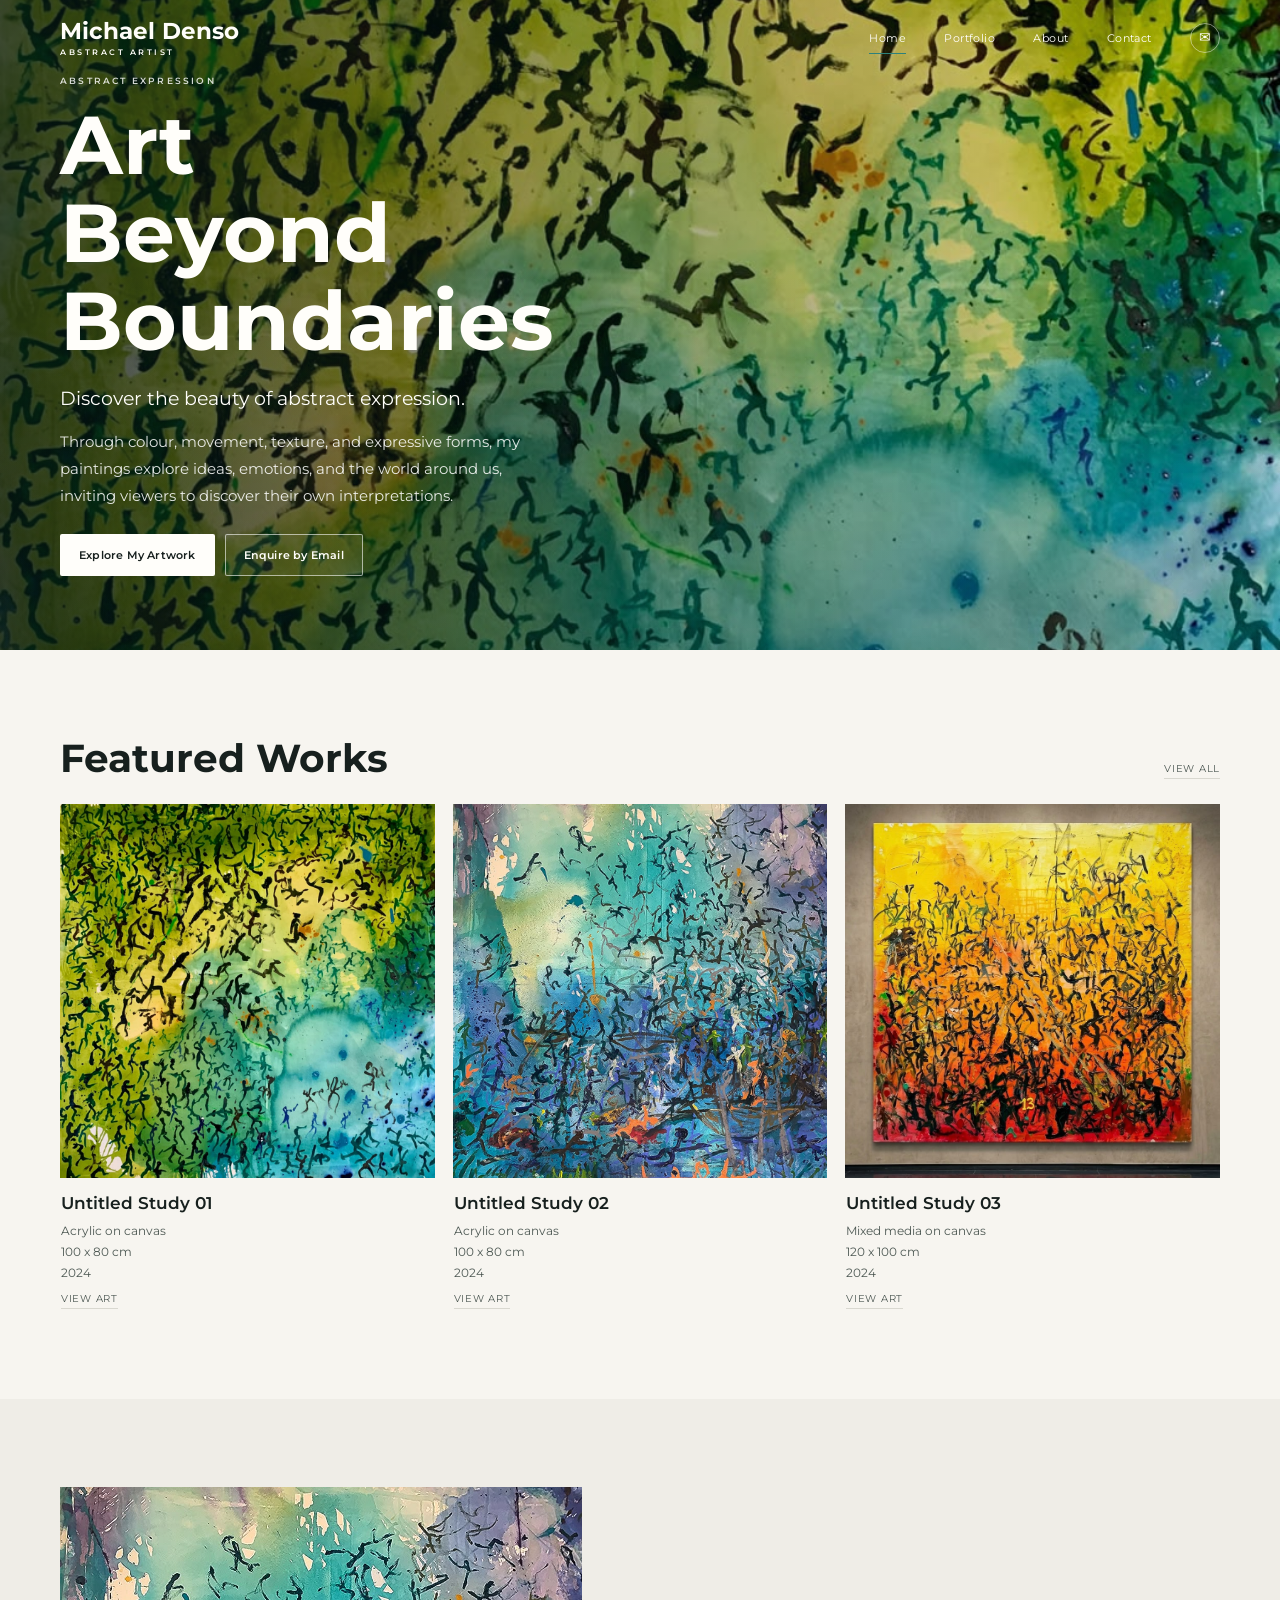
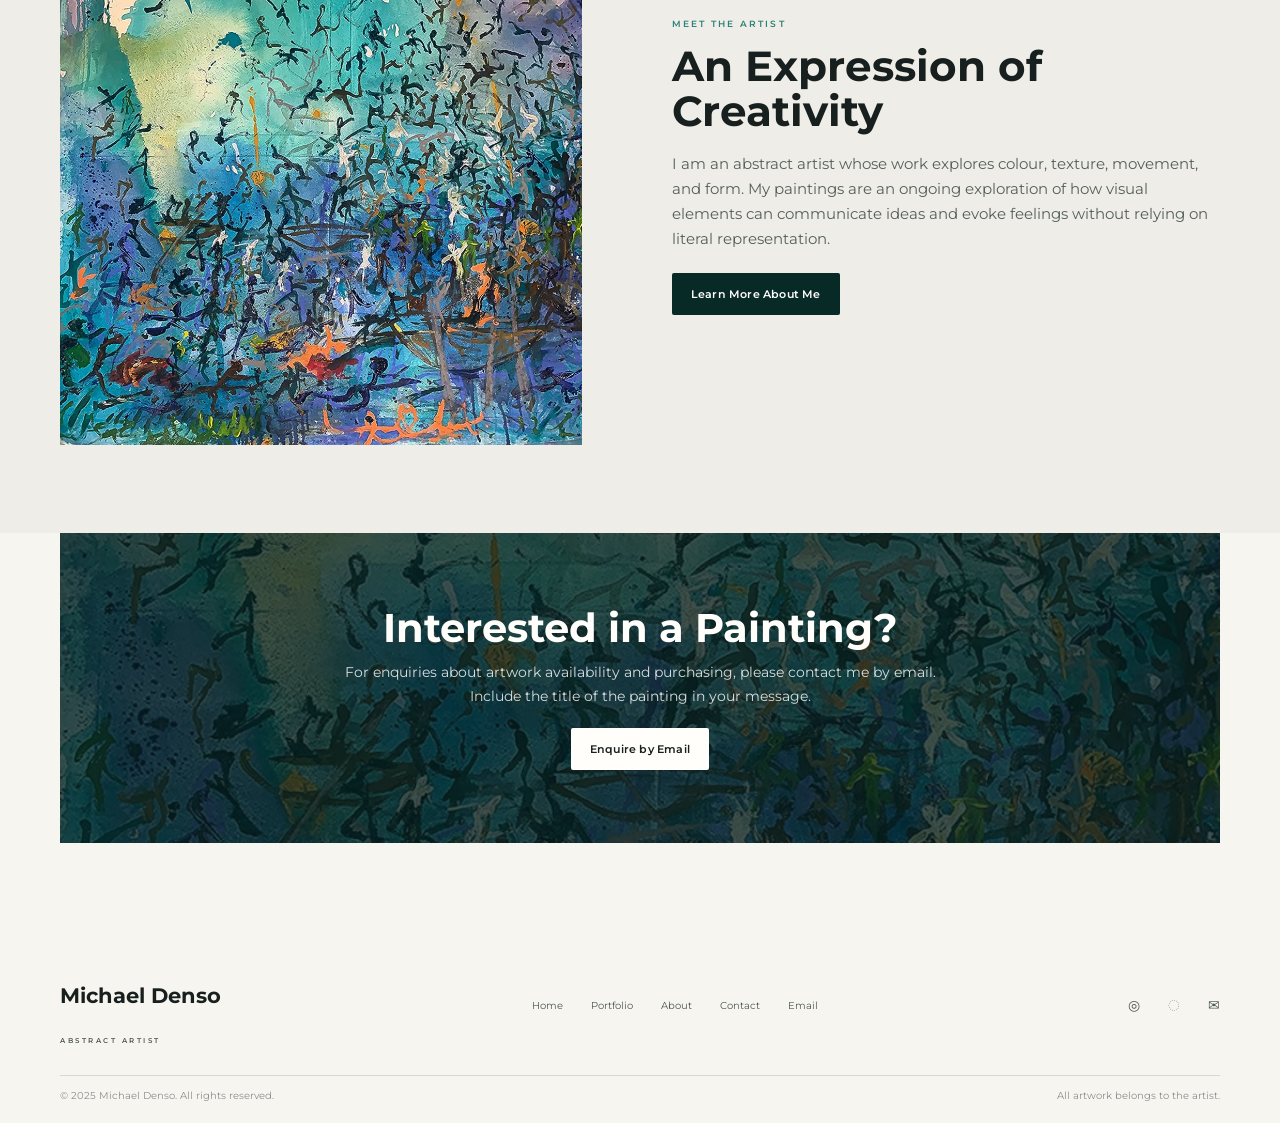
==== index.html @ 4f9e9b31 "Build responsive artist portfolio" ====
<!DOCTYPE html>
<html lang="en">
  <head>
    <meta charset="UTF-8" />
    <meta name="viewport" content="width=device-width, initial-scale=1.0" />
    <meta
      name="description"
      content="Abstract paintings by Michael Denso. Explore original abstract expression works, artist biography, and contact details for enquiries."
    />
    <meta property="og:title" content="Michael Denso | Abstract Artist" />
    <meta
      property="og:description"
      content="Contemporary abstract art exploring colour, movement, texture, and expressive form."
    />
    <meta property="og:type" content="website" />
    <title>Michael Denso | Abstract Artist</title>
    <link rel="stylesheet" href="css/style.css" />
  </head>
  <body data-page="home">
    <header class="site-header">
      <div class="container header-inner">
        <a href="index.html" class="brand" aria-label="Michael Denso home page">
          <span class="brand-name">Michael Denso</span>
          <span class="brand-subtitle">ABSTRACT ARTIST</span>
        </a>

        <button
          class="nav-toggle"
          type="button"
          aria-expanded="false"
          aria-controls="siteNav"
          aria-label="Open navigation menu"
        >
          <span></span>
          <span></span>
          <span></span>
        </button>

        <nav class="site-nav" id="siteNav" aria-label="Main navigation">
          <a href="index.html" class="nav-link active">Home</a>
          <a href="portfolio.html" class="nav-link">Portfolio</a>
          <a href="about.html" class="nav-link">About</a>
          <a href="contact.html" class="nav-link">Contact</a>
          <a href="mailto:michaeldenso@gmail.com" class="nav-email" aria-label="Email Michael Denso">✉</a>
        </nav>
      </div>
    </header>

    <main>
      <section class="hero">
        <div class="hero-overlay"></div>
        <div class="container hero-inner">
          <div class="hero-copy">
            <p class="eyebrow">Abstract Expression</p>
            <h1>Art Beyond Boundaries</h1>
            <p class="hero-subtext">Discover the beauty of abstract expression.</p>
            <p class="hero-description">
              Through colour, movement, texture, and expressive forms, my paintings explore ideas,
              emotions, and the world around us, inviting viewers to discover their own interpretations.
            </p>
            <div class="hero-actions">
              <a href="portfolio.html" class="btn btn-primary">Explore My Artwork</a>
              <a href="mailto:michaeldenso@gmail.com?subject=Artwork%20Enquiry" class="btn btn-secondary">Enquire by Email</a>
            </div>
          </div>
        </div>
      </section>

      <section class="page-section">
        <div class="container">
          <div class="section-head">
            <h2>Featured Works</h2>
            <a href="portfolio.html" class="text-link">View all</a>
          </div>
          <div id="featuredGrid" class="featured-grid" aria-live="polite"></div>
        </div>
      </section>

      <section class="page-section intro-section">
        <div class="container intro-layout">
          <div class="intro-image-wrap">
            <img src="img/u.jpeg" alt="Portrait of abstract artist Michael Denso in his studio" class="intro-image" />
          </div>
          <div class="intro-copy">
            <p class="section-kicker">MEET THE ARTIST</p>
            <h2>An Expression of Creativity</h2>
            <p>
              I am an abstract artist whose work explores colour, texture, movement, and form.
              My paintings are an ongoing exploration of how visual elements can communicate ideas
              and evoke feelings without relying on literal representation.
            </p>
            <a href="about.html" class="btn btn-primary">Learn More About Me</a>
          </div>
        </div>
      </section>

      <section class="page-section cta-section">
        <div class="container cta-panel">
          <div class="cta-copy">
            <h2>Interested in a Painting?</h2>
            <p>
              For enquiries about artwork availability and purchasing, please contact me by email.
              Include the title of the painting in your message.
            </p>
            <a href="mailto:michaeldenso@gmail.com?subject=Artwork%20Enquiry" class="btn btn-primary">Enquire by Email</a>
          </div>
        </div>
      </section>
    </main>

    <footer class="site-footer">
      <div class="container footer-inner">
        <div>
          <p class="footer-name">Michael Denso</p>
          <p class="footer-subtitle">ABSTRACT ARTIST</p>
        </div>
        <div class="footer-links">
          <a href="index.html">Home</a>
          <a href="portfolio.html">Portfolio</a>
          <a href="about.html">About</a>
          <a href="contact.html">Contact</a>
          <a href="mailto:michaeldenso@gmail.com">Email</a>
        </div>
        <div class="footer-social" aria-label="Social media links">
          <a href="#" aria-label="Instagram">◎</a>
          <a href="#" aria-label="Facebook">◌</a>
          <a href="#" aria-label="Mail">✉</a>
        </div>
      </div>
      <div class="container footer-meta">
        <p>© 2025 Michael Denso. All rights reserved.</p>
        <p>All artwork belongs to the artist.</p>
      </div>
    </footer>

    <script src="js/main.js"></script>
  </body>
</html>
---- css/style.css ----
@import url("https://fonts.googleapis.com/css2?family=Montserrat:wght@300;400;500;600;700&display=swap");

:root {
	--paper: #f7f5f0;
	--paper-deep: #eeeae2;
	--white: #fffefa;
	--ink: #17201e;
	--muted: #4e5954;
	--line: #d9d8d0;
	--green: #123b35;
	--green-dark: #082a27;
	--teal: #2d817b;
	--serif: "Montserrat", "Segoe UI", Arial, sans-serif;
	--sans: "Montserrat", "Segoe UI", Arial, sans-serif;
	--content: 1160px;
	--ease: 260ms ease;
}

*,
*::before,
*::after {
	box-sizing: border-box;
}

html {
	scroll-behavior: smooth;
}

body {
	margin: 0;
	color: var(--ink);
	background: var(--paper);
	font-family: var(--sans);
	font-size: 16px;
	font-weight: 400;
	line-height: 1.65;
	-webkit-font-smoothing: antialiased;
}

img {
	display: block;
	max-width: 100%;
}

a {
	color: inherit;
	text-decoration: none;
}

button,
input,
textarea {
	font: inherit;
}

.container {
	width: min(var(--content), calc(100% - 64px));
	margin-inline: auto;
}

.hidden {
	display: none !important;
}

.site-header {
	position: relative;
	z-index: 20;
	background: var(--paper);
	border-bottom: 1px solid rgba(23, 32, 30, 0.09);
}

body[data-page="home"] .site-header {
	position: absolute;
	inset: 0 0 auto;
	border-bottom: 0;
	color: var(--white);
	background: transparent;
}

body[data-page="home"] .brand-subtitle,
body[data-page="home"] .nav-link,
body[data-page="home"] .nav-email {
	color: var(--white);
}

body[data-page="home"] .nav-email,
body[data-page="home"] .nav-toggle {
	border-color: rgba(255, 255, 255, 0.45);
}

body[data-page="home"] .nav-toggle span {
	background: var(--white);
}

.header-inner {
	min-height: 76px;
	display: flex;
	align-items: center;
	justify-content: space-between;
	gap: 32px;
}

.brand {
	display: inline-flex;
	flex: 0 0 auto;
	flex-direction: column;
	align-items: flex-start;
	line-height: 1;
}

.brand-name,
.footer-name {
	font-family: var(--serif);
	font-size: 23px;
	font-weight: 700;
	font-style: normal;
	letter-spacing: 0;
}

.brand-subtitle,
.footer-subtitle {
	margin-top: 5px;
	font-size: 8px;
	font-weight: 600;
	letter-spacing: 2.5px;
}

.site-nav {
	display: flex;
	align-items: center;
	gap: clamp(20px, 3vw, 42px);
}

.nav-link,
.nav-email {
	color: var(--ink);
	font-size: 11px;
	letter-spacing: 0.4px;
	transition: color var(--ease);
}

.nav-link {
	position: relative;
	padding-block: 10px;
}

.nav-link::after {
	position: absolute;
	right: 0;
	bottom: 3px;
	left: 0;
	height: 1px;
	background: var(--teal);
	content: "";
	transform: scaleX(0);
	transform-origin: left;
	transition: transform var(--ease);
}

.nav-link:hover::after,
.nav-link.active::after {
	transform: scaleX(1);
}

.nav-email {
	display: grid;
	width: 30px;
	height: 30px;
	place-items: center;
	border: 1px solid var(--line);
	border-radius: 50%;
	font-size: 14px;
}

.nav-toggle {
	display: none;
	width: 42px;
	height: 42px;
	padding: 10px;
	border: 1px solid var(--line);
	border-radius: 50%;
	background: transparent;
	cursor: pointer;
}

.nav-toggle span {
	display: block;
	height: 1px;
	margin: 5px 0;
	background: var(--ink);
	transition: transform var(--ease), opacity var(--ease);
}

.nav-toggle[aria-expanded="true"] span:first-child {
	transform: translateY(6px) rotate(45deg);
}

.nav-toggle[aria-expanded="true"] span:nth-child(2) {
	opacity: 0;
}

.nav-toggle[aria-expanded="true"] span:last-child {
	transform: translateY(-6px) rotate(-45deg);
}

.hero {
	position: relative;
	min-height: min(650px, 72vw);
	display: flex;
	align-items: center;
	overflow: hidden;
	color: var(--white);
	background-color: var(--green-dark);
	background-image: url("../img/2.jpeg");
	background-position: center 43%;
	background-size: cover;
}

.hero::before {
	position: absolute;
	inset: 0;
	background: linear-gradient(90deg, rgba(4, 24, 20, 0.76) 0%, rgba(4, 24, 20, 0.42) 38%, rgba(4, 24, 20, 0.03) 100%);
	content: "";
}

.hero-overlay {
	position: absolute;
	inset: 0;
	background: linear-gradient(0deg, rgba(2, 18, 16, 0.18), transparent 60%);
}

.hero-inner {
	position: relative;
	z-index: 1;
	padding-block: 74px;
}

.hero-copy {
	max-width: 550px;
	animation: rise-in 850ms both;
}

.eyebrow,
.section-kicker {
	margin: 0 0 13px;
	font-size: 9px;
	font-weight: 600;
	letter-spacing: 2.2px;
	text-transform: uppercase;
}

.eyebrow {
	color: rgba(255, 255, 255, 0.82);
}

.hero h1,
.page-section h1,
.page-section h2 {
	margin: 0;
	font-family: var(--serif);
	font-weight: 700;
	letter-spacing: 0;
	line-height: 1.07;
}

.hero h1 {
	max-width: 480px;
	font-size: clamp(48px, 6.5vw, 82px);
}

.hero-subtext {
	margin: 18px 0 0;
	font-family: var(--serif);
	font-size: 19px;
}

.hero-description {
	max-width: 470px;
	margin: 13px 0 0;
	color: rgba(255, 255, 255, 0.87);
	font-size: 15px;
	line-height: 1.8;
}

.hero-actions {
	display: flex;
	flex-wrap: wrap;
	gap: 10px;
	margin-top: 25px;
}

.btn {
	display: inline-flex;
	min-height: 42px;
	align-items: center;
	justify-content: center;
	padding: 10px 18px;
	border: 1px solid transparent;
	border-radius: 2px;
	font-size: 11px;
	font-weight: 600;
	letter-spacing: 0.2px;
	transition: color var(--ease), background-color var(--ease), border-color var(--ease), transform var(--ease);
}

.btn:hover {
	transform: translateY(-2px);
}

.btn-primary {
	color: var(--white);
	background: var(--green-dark);
}

.btn-primary:hover {
	background: var(--teal);
}

.hero .btn-primary,
.cta-panel .btn-primary {
	color: var(--ink);
	background: var(--white);
}

.hero .btn-primary:hover,
.cta-panel .btn-primary:hover {
	color: var(--white);
	background: var(--teal);
}

.btn-secondary {
	border-color: rgba(255, 255, 255, 0.58);
	color: var(--white);
	background: rgba(255, 255, 255, 0.06);
}

.btn-secondary:hover {
	color: var(--ink);
	background: var(--white);
}

.page-section {
	padding-block: clamp(52px, 7vw, 88px);
}

.section-head {
	display: flex;
	align-items: baseline;
	justify-content: space-between;
	gap: 20px;
	margin-bottom: 24px;
}

.section-head h2,
.page-section h1 {
	font-size: clamp(27px, 3.3vw, 39px);
}

.text-link,
.art-link {
	border-bottom: 1px solid var(--line);
	color: var(--muted);
	font-size: 10px;
	letter-spacing: 0.7px;
	text-transform: uppercase;
	transition: color var(--ease), border-color var(--ease);
}

.text-link:hover,
.art-link:hover {
	border-color: var(--teal);
	color: var(--teal);
}

.featured-grid {
	display: grid;
	grid-template-columns: repeat(3, minmax(0, 1fr));
	gap: 18px;
}

.art-card,
.gallery-item {
	min-width: 0;
	background: transparent;
	animation: rise-in 700ms both;
}

.art-card:nth-child(2),
.gallery-item:nth-child(2) {
	animation-delay: 90ms;
}

.art-card:nth-child(3),
.gallery-item:nth-child(3) {
	animation-delay: 180ms;
}

.art-image-wrap,
.gallery-image-wrap {
	aspect-ratio: 1 / 1;
	overflow: hidden;
	background: var(--paper-deep);
}

.art-image,
.gallery-image {
	width: 100%;
	height: 100%;
	object-fit: cover;
	transition: transform 650ms cubic-bezier(0.2, 0.65, 0.3, 1);
}

.art-card:hover .art-image,
.gallery-item:hover .gallery-image {
	transform: scale(1.035);
}

.art-card-body,
.gallery-body {
	padding: 11px 1px 0;
}

.art-title,
.gallery-body h3 {
	margin: 0 0 3px;
	font-family: var(--serif);
	font-size: 17px;
	font-weight: 600;
}

.art-meta,
.gallery-meta {
	margin: 0;
	color: var(--muted);
	font-size: 12px;
	line-height: 1.75;
}

.art-link {
	display: inline-block;
	margin-top: 8px;
}

.intro-section {
	background: #efede7;
}

.intro-layout {
	display: grid;
	grid-template-columns: minmax(0, 1fr) minmax(0, 1.05fr);
	align-items: center;
	gap: clamp(36px, 7vw, 92px);
}

.intro-image-wrap {
	min-height: 330px;
	overflow: hidden;
	background: var(--paper-deep);
}

.intro-image {
	width: 100%;
	height: 100%;
	min-height: 330px;
	object-fit: cover;
	object-position: center 38%;
}

.section-kicker {
	color: var(--teal);
}

.intro-copy h2 {
	margin-bottom: 18px;
	font-size: clamp(31px, 3.4vw, 42px);
}

.intro-copy > p:not(.section-kicker) {
	max-width: 560px;
	margin: 0 0 22px;
	color: #555f5a;
	font-size: 15px;
}

.cta-section {
	padding-top: 0;
}

.cta-panel {
	position: relative;
	min-height: 310px;
	display: grid;
	place-items: center;
	overflow: hidden;
	color: var(--white);
	background-color: var(--green-dark);
	background-image: url("../img/3.jpeg");
	background-position: center 56%;
	background-size: cover;
}

.cta-panel::before {
	position: absolute;
	inset: 0;
	background: rgba(4, 30, 27, 0.76);
	content: "";
	transition: background-color 400ms ease;
}

.cta-panel:hover::before {
	background: rgba(4, 30, 27, 0.67);
}

.cta-copy {
	position: relative;
	z-index: 1;
	width: min(600px, calc(100% - 40px));
	padding-block: 48px;
	text-align: center;
}

.cta-copy h2 {
	font-size: clamp(27px, 3.4vw, 40px);
}

.cta-copy p {
	margin: 12px auto 20px;
	color: rgba(255, 255, 255, 0.83);
	font-size: 14px;
}

.site-footer {
	padding-top: 27px;
	background: var(--paper);
}

.footer-inner {
	display: flex;
	align-items: center;
	justify-content: space-between;
	gap: 24px;
	padding-bottom: 22px;
	border-bottom: 1px solid var(--line);
}

.footer-name {
	font-size: 21px;
}

.footer-subtitle {
	color: var(--muted);
	font-size: 7px;
}

.footer-links,
.footer-social {
	display: flex;
	align-items: center;
	gap: clamp(12px, 2.3vw, 28px);
}

.footer-links a,
.footer-social a {
	color: var(--muted);
	font-size: 10px;
	transition: color var(--ease);
}

.footer-links a:hover,
.footer-social a:hover {
	color: var(--teal);
}

.footer-social a {
	font-size: 14px;
}

.footer-meta {
	display: flex;
	justify-content: space-between;
	gap: 12px;
	padding-block: 12px 18px;
	color: #8b908c;
	font-size: 10px;
}

.footer-meta p {
	margin: 0;
}

.page-shell {
	min-height: 60vh;
}

.portfolio-section,
.artwork-section,
.about-section,
.contact-section {
	min-height: 65vh;
}

.section-head-compact {
	margin-bottom: 27px;
}

.section-head-compact .section-kicker {
	margin-bottom: 9px;
}

.filter-bar {
	display: flex;
	flex-wrap: wrap;
	gap: 8px;
	margin-bottom: 25px;
}

.filter-btn {
	min-height: 32px;
	padding: 7px 13px;
	border: 1px solid var(--line);
	border-radius: 99px;
	color: var(--muted);
	background: transparent;
	cursor: pointer;
	font-size: 10px;
	transition: color var(--ease), background var(--ease), border-color var(--ease);
}

.filter-btn:hover,
.filter-btn.is-active {
	border-color: var(--green-dark);
	color: var(--white);
	background: var(--green-dark);
}

.gallery-grid {
	display: grid;
	grid-template-columns: repeat(4, minmax(0, 1fr));
	gap: 26px 16px;
}

.gallery-item:nth-child(4n + 2) {
	animation-delay: 70ms;
}

.gallery-item:nth-child(4n + 3) {
	animation-delay: 140ms;
}

.gallery-item:nth-child(4n + 4) {
	animation-delay: 210ms;
}

.empty-state {
	padding: 34px 18px;
	border: 1px dashed var(--line);
	color: var(--muted);
	text-align: center;
}

.artwork-layout {
	display: grid;
	grid-template-columns: minmax(0, 1.25fr) minmax(280px, 0.75fr);
	align-items: start;
	gap: clamp(32px, 6vw, 76px);
}

.artwork-main-image {
	width: 100%;
	max-height: 78vh;
	object-fit: contain;
	background: var(--paper-deep);
}

.artwork-details {
	padding-top: 5px;
}

.breadcrumb {
	display: inline-block;
	margin-bottom: 22px;
	color: var(--muted);
	font-size: 11px;
	transition: color var(--ease);
}

.breadcrumb:hover {
	color: var(--teal);
}

.artwork-title {
	margin: 0 0 15px;
	font-family: var(--serif);
	font-size: clamp(32px, 4vw, 45px);
	font-weight: 700;
	line-height: 1.08;
}

.detail-meta {
	display: grid;
	gap: 5px;
	padding-block: 0 17px;
	border-bottom: 1px solid var(--line);
	color: var(--muted);
	font-size: 13px;
}

.detail-meta strong {
	color: var(--ink);
	font-weight: 600;
}

.artwork-description {
	margin-block: 18px;
	color: #555f5a;
	font-size: 14px;
}

.price-note {
	margin: 0 0 14px;
	font-family: var(--serif);
	font-size: 17px;
}

.artwork-actions {
	display: flex;
	flex-wrap: wrap;
	gap: 10px;
}

.related-grid {
	display: grid;
	grid-template-columns: repeat(3, minmax(0, 1fr));
	gap: 12px;
	margin-top: 28px;
}

.related-card img {
	width: 100%;
	aspect-ratio: 1;
	object-fit: cover;
	transition: opacity var(--ease);
}

.related-card:hover img {
	opacity: 0.8;
}

.not-found {
	max-width: 620px;
	margin: 30px auto;
	padding: 50px 24px;
	background: var(--paper-deep);
	text-align: center;
}

.not-found h1 {
	margin: 0 0 10px;
	font-family: var(--serif);
	font-size: 38px;
	font-weight: 700;
}

.not-found p {
	margin: 0 auto 20px;
	color: var(--muted);
}

.about-grid {
	display: grid;
	grid-template-columns: minmax(250px, 0.75fr) minmax(0, 1.25fr);
	align-items: start;
	gap: clamp(35px, 7vw, 90px);
}

.about-portrait {
	width: 100%;
	max-height: 680px;
	object-fit: cover;
	object-position: center 35%;
}

.about-copy h1 {
	margin-bottom: 16px;
}

.about-text-block {
	color: #555f5a;
	font-size: 14px;
}

.about-text-block p {
	margin: 0 0 14px;
}

.about-details {
	display: grid;
	grid-template-columns: repeat(2, minmax(0, 1fr));
	gap: 22px;
	margin-top: 26px;
	padding-top: 20px;
	border-top: 1px solid var(--line);
}

.about-details h2 {
	margin: 0 0 7px;
	font-size: 20px;
}

.about-details p {
	margin: 0;
	color: var(--muted);
	font-size: 13px;
}

.about-actions {
	display: flex;
	flex-wrap: wrap;
	gap: 10px;
	margin-top: 25px;
}

.contact-wrap {
	display: grid;
	grid-template-columns: minmax(220px, 0.8fr) minmax(0, 1.2fr);
	gap: clamp(35px, 8vw, 110px);
	align-items: start;
}

.contact-copy h1 {
	margin-bottom: 17px;
}

.contact-copy > p:not(.section-kicker):not(.contact-email-label) {
	max-width: 400px;
	color: var(--muted);
	font-size: 14px;
}

.contact-email-label {
	margin: 25px 0 4px;
	color: var(--muted);
	font-size: 10px;
	letter-spacing: 1px;
	text-transform: uppercase;
}

.contact-email {
	font-family: var(--serif);
	font-size: 17px;
}

.contact-form {
	padding: 0;
}

.field-group {
	margin-bottom: 14px;
}

.field-group label {
	display: block;
	margin-bottom: 5px;
	font-size: 11px;
	font-weight: 600;
}

.field-group input,
.field-group textarea {
	width: 100%;
	padding: 10px 11px;
	border: 1px solid var(--line);
	border-radius: 0;
	color: var(--ink);
	background: rgba(255, 255, 255, 0.42);
	font-size: 14px;
	transition: border-color var(--ease), background var(--ease);
}

.field-group input:focus,
.field-group textarea:focus {
	border-color: var(--teal);
	outline: 2px solid rgba(45, 129, 123, 0.16);
	background: var(--white);
}

.field-group textarea {
	min-height: 130px;
	resize: vertical;
}

.field-error {
	min-height: 16px;
	margin: 4px 0 0;
	color: #a23636;
	font-size: 11px;
}

.form-summary {
	margin-bottom: 16px;
	padding: 10px 12px;
	border-left: 2px solid #a23636;
	color: #722626;
	background: #f4e8e5;
	font-size: 12px;
}

.send-note {
	max-width: 480px;
	margin-top: 11px;
	color: var(--muted);
	font-size: 12px;
}

:focus-visible {
	outline: 2px solid var(--teal);
	outline-offset: 3px;
}

@keyframes rise-in {
	from {
		opacity: 0;
		transform: translateY(14px);
	}
	to {
		opacity: 1;
		transform: translateY(0);
	}
}

@media (max-width: 900px) {
	.container {
		width: min(var(--content), calc(100% - 42px));
	}

	.gallery-grid {
		grid-template-columns: repeat(3, minmax(0, 1fr));
	}

	.artwork-layout {
		grid-template-columns: minmax(0, 1.1fr) minmax(240px, 0.9fr);
		gap: 30px;
	}

	.intro-layout,
	.about-grid,
	.contact-wrap {
		gap: 30px;
	}

	.footer-inner {
		flex-wrap: wrap;
	}
}

@media (max-width: 680px) {
	.container {
		width: calc(100% - 36px);
	}

	.header-inner {
		min-height: 68px;
	}

	.brand-name {
		font-size: 21px;
	}

	.nav-toggle {
		display: block;
		flex: 0 0 auto;
	}

	.site-nav {
		position: absolute;
		top: calc(100% + 1px);
		right: 0;
		left: 0;
		display: flex;
		flex-direction: column;
		align-items: stretch;
		gap: 0;
		padding: 8px 18px 14px;
		border-bottom: 1px solid var(--line);
		background: var(--paper);
		opacity: 0;
		pointer-events: none;
		transform: translateY(-8px);
		transition: opacity var(--ease), transform var(--ease);
	}

	.site-nav.is-open {
		opacity: 1;
		pointer-events: auto;
		transform: translateY(0);
	}

	body[data-page="home"] .site-nav {
		background: var(--paper);
	}

	body[data-page="home"] .site-nav .nav-link,
	body[data-page="home"] .site-nav .nav-email {
		color: var(--ink);
	}

	body[data-page="home"] .site-nav .nav-email {
		border-color: var(--line);
	}

	.nav-link {
		padding: 12px 0;
		border-bottom: 1px solid rgba(23, 32, 30, 0.08);
	}

	.nav-link::after {
		display: none;
	}

	.nav-email {
		margin-top: 11px;
	}

	.hero {
		min-height: 570px;
		min-height: min(690px, calc(100svh - 68px));
		align-items: end;
		background-position: 52% center;
	}

	.hero::before {
		background: linear-gradient(0deg, rgba(4, 22, 19, 0.78), rgba(4, 22, 19, 0.25) 76%, rgba(4, 22, 19, 0.05));
	}

	.hero-inner {
		padding-block: 45px 38px;
	}

	.hero h1 {
		max-width: 390px;
		font-size: clamp(48px, 14vw, 68px);
	}

	.hero-subtext {
		font-size: 17px;
	}

	.hero-description {
		font-size: 12px;
	}

	.page-section {
		padding-block: 52px;
	}

	.featured-grid {
		grid-template-columns: repeat(2, minmax(0, 1fr));
		gap: 20px 12px;
	}

	.featured-grid .art-card:last-child {
		display: none;
	}

	.section-head {
		align-items: baseline;
		margin-bottom: 17px;
	}

	.section-head h2,
	.page-section h1 {
		font-size: 29px;
	}

	.intro-section {
		padding-block: 34px;
	}

	.intro-layout,
	.about-grid,
	.contact-wrap,
	.artwork-layout {
		grid-template-columns: 1fr;
	}

	.intro-layout {
		gap: 23px;
	}

	.intro-image-wrap,
	.intro-image {
		min-height: 0;
		height: auto;
		aspect-ratio: 4 / 3;
	}

	.intro-copy {
		padding: 0 1px 5px;
	}

	.intro-copy h2 {
		font-size: 32px;
	}

	.cta-section {
		padding-top: 0;
	}

	.cta-panel {
		min-height: 290px;
	}

	.footer-inner {
		align-items: flex-start;
		flex-direction: column;
		gap: 15px;
	}

	.footer-links {
		flex-wrap: wrap;
		gap: 10px 18px;
	}

	.footer-meta {
		flex-direction: column;
		gap: 4px;
	}

	.gallery-grid {
		grid-template-columns: repeat(2, minmax(0, 1fr));
		gap: 21px 12px;
	}

	.artwork-layout {
		gap: 25px;
	}

	.artwork-main-image {
		max-height: none;
	}

	.related-grid {
		gap: 8px;
	}

	.about-portrait {
		max-height: 520px;
		aspect-ratio: 4 / 3;
	}

	.about-details {
		gap: 16px;
	}

	.contact-form {
		margin-top: 4px;
	}
}

@media (max-width: 390px) {
	.container {
		width: calc(100% - 28px);
	}

	.featured-grid,
	.gallery-grid {
		grid-template-columns: 1fr;
	}

	.featured-grid .art-card:last-child {
		display: block;
	}

	.hero-actions {
		align-items: stretch;
		flex-direction: column;
		width: fit-content;
	}

	.about-details {
		grid-template-columns: 1fr;
	}
}

@media (prefers-reduced-motion: reduce) {
	html {
		scroll-behavior: auto;
	}

	*,
	*::before,
	*::after {
		animation-duration: 0.01ms !important;
		animation-iteration-count: 1 !important;
		scroll-behavior: auto !important;
		transition-duration: 0.01ms !important;
	}
}
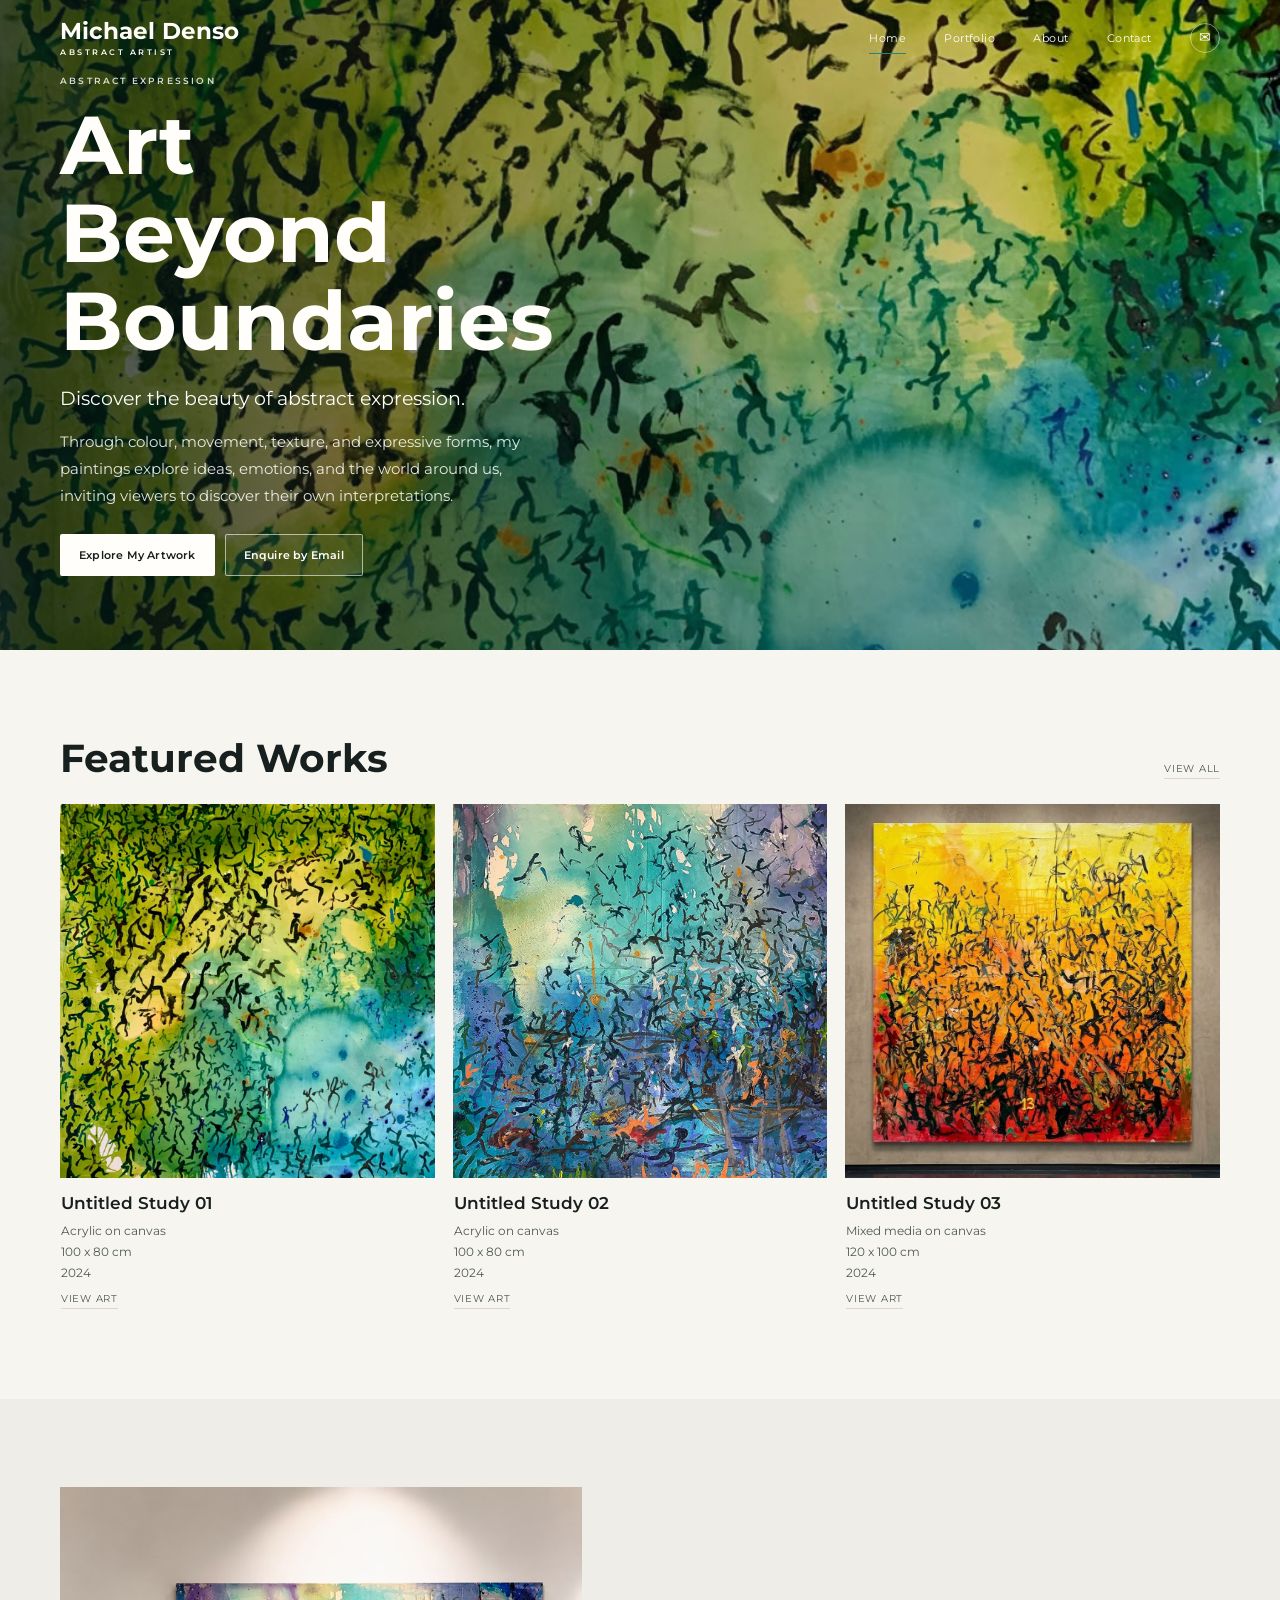
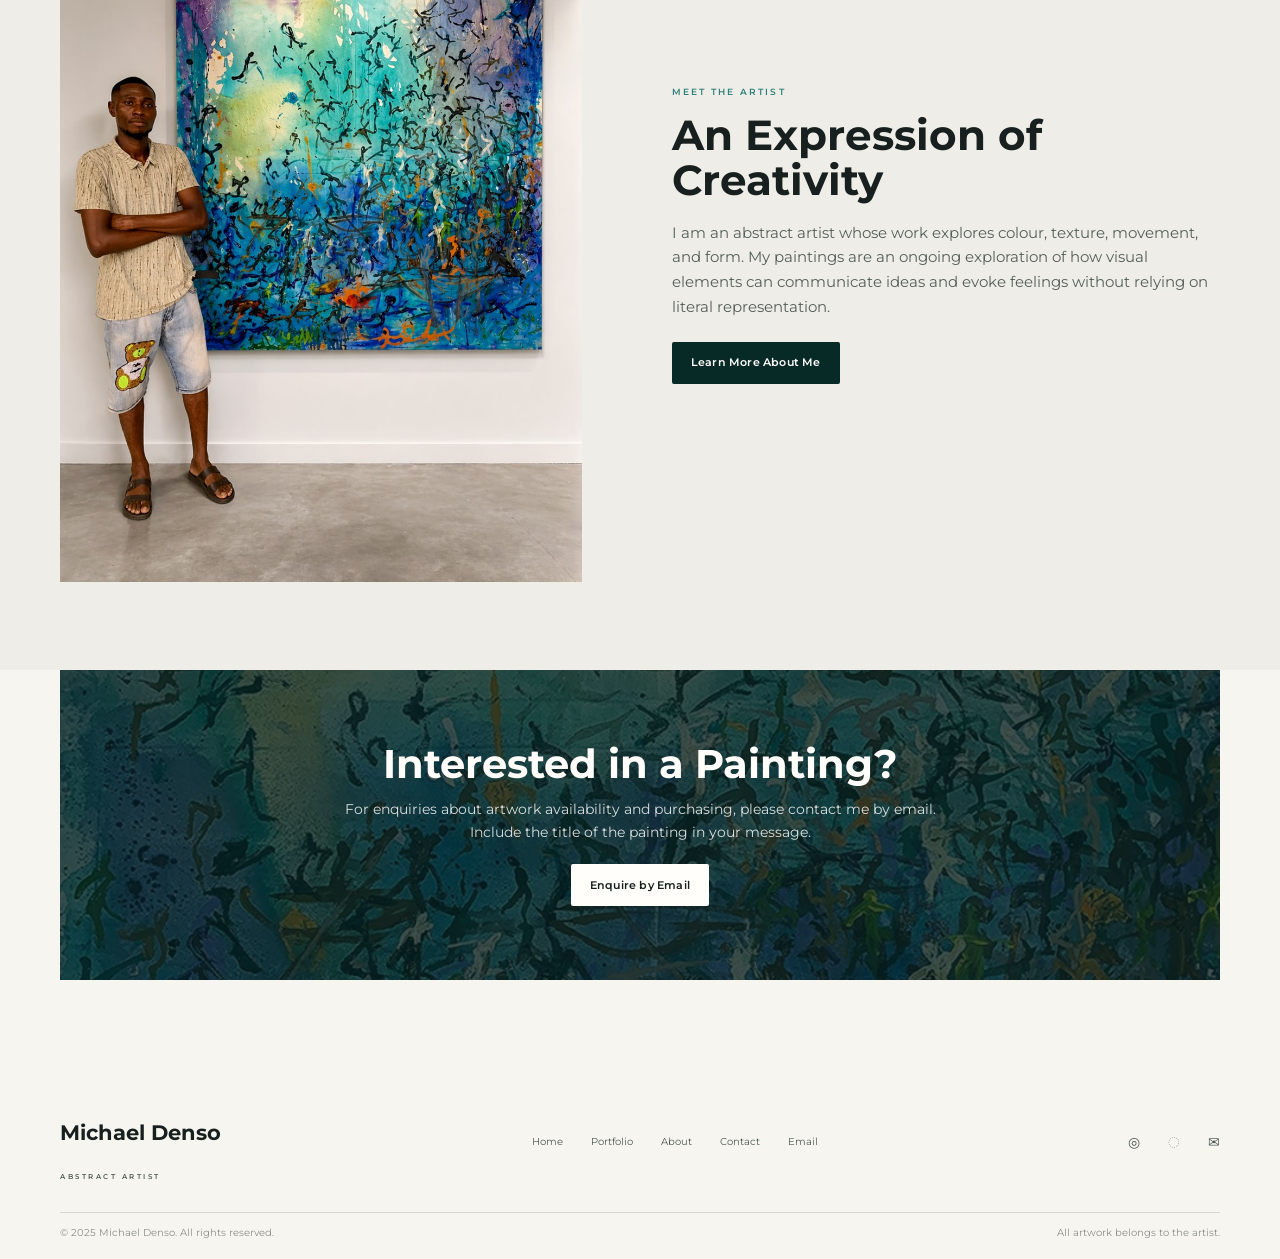
==== commit 8e41953c: "Update artist portfolio imagery Co-authored-by: Copilot <223556219+Copilot@users.noreply.github.com>" ====
--- a/index.html
+++ b/index.html
@@ -79,10 +79,10 @@
       <section class="page-section intro-section">
         <div class="container intro-layout">
           <div class="intro-image-wrap">
-            <img src="img/u.jpeg" alt="Portrait of abstract artist Michael Denso in his studio" class="intro-image" />
+            <img src="img/kk.jpeg" alt="Portrait of abstract artist Michael Denso in his studio" class="intro-image" />
           </div>
           <div class="intro-copy">
-            <p class="section-kicker">MEET THE ARTIST</p>
+            <p class="section-kicker">MEET THE ARTIST</p> 
             <h2>An Expression of Creativity</h2>
             <p>
               I am an abstract artist whose work explores colour, texture, movement, and form.
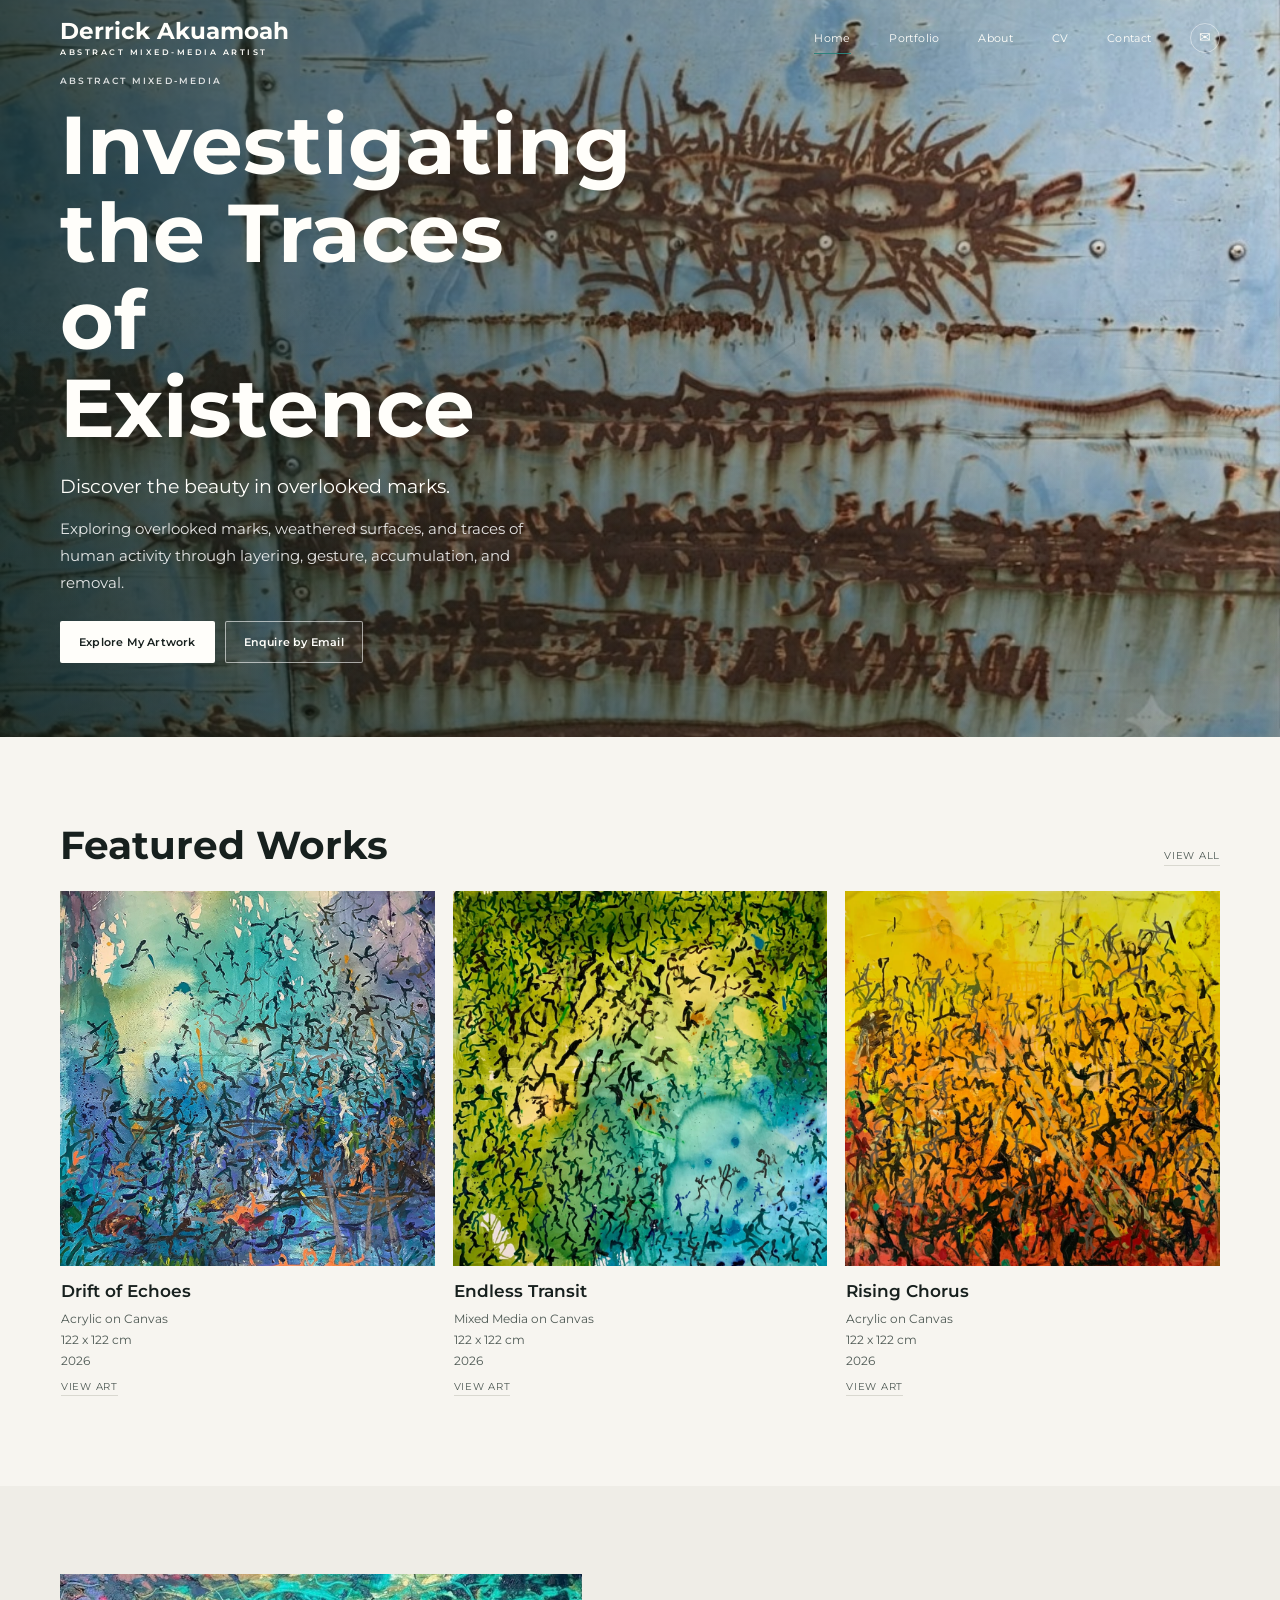
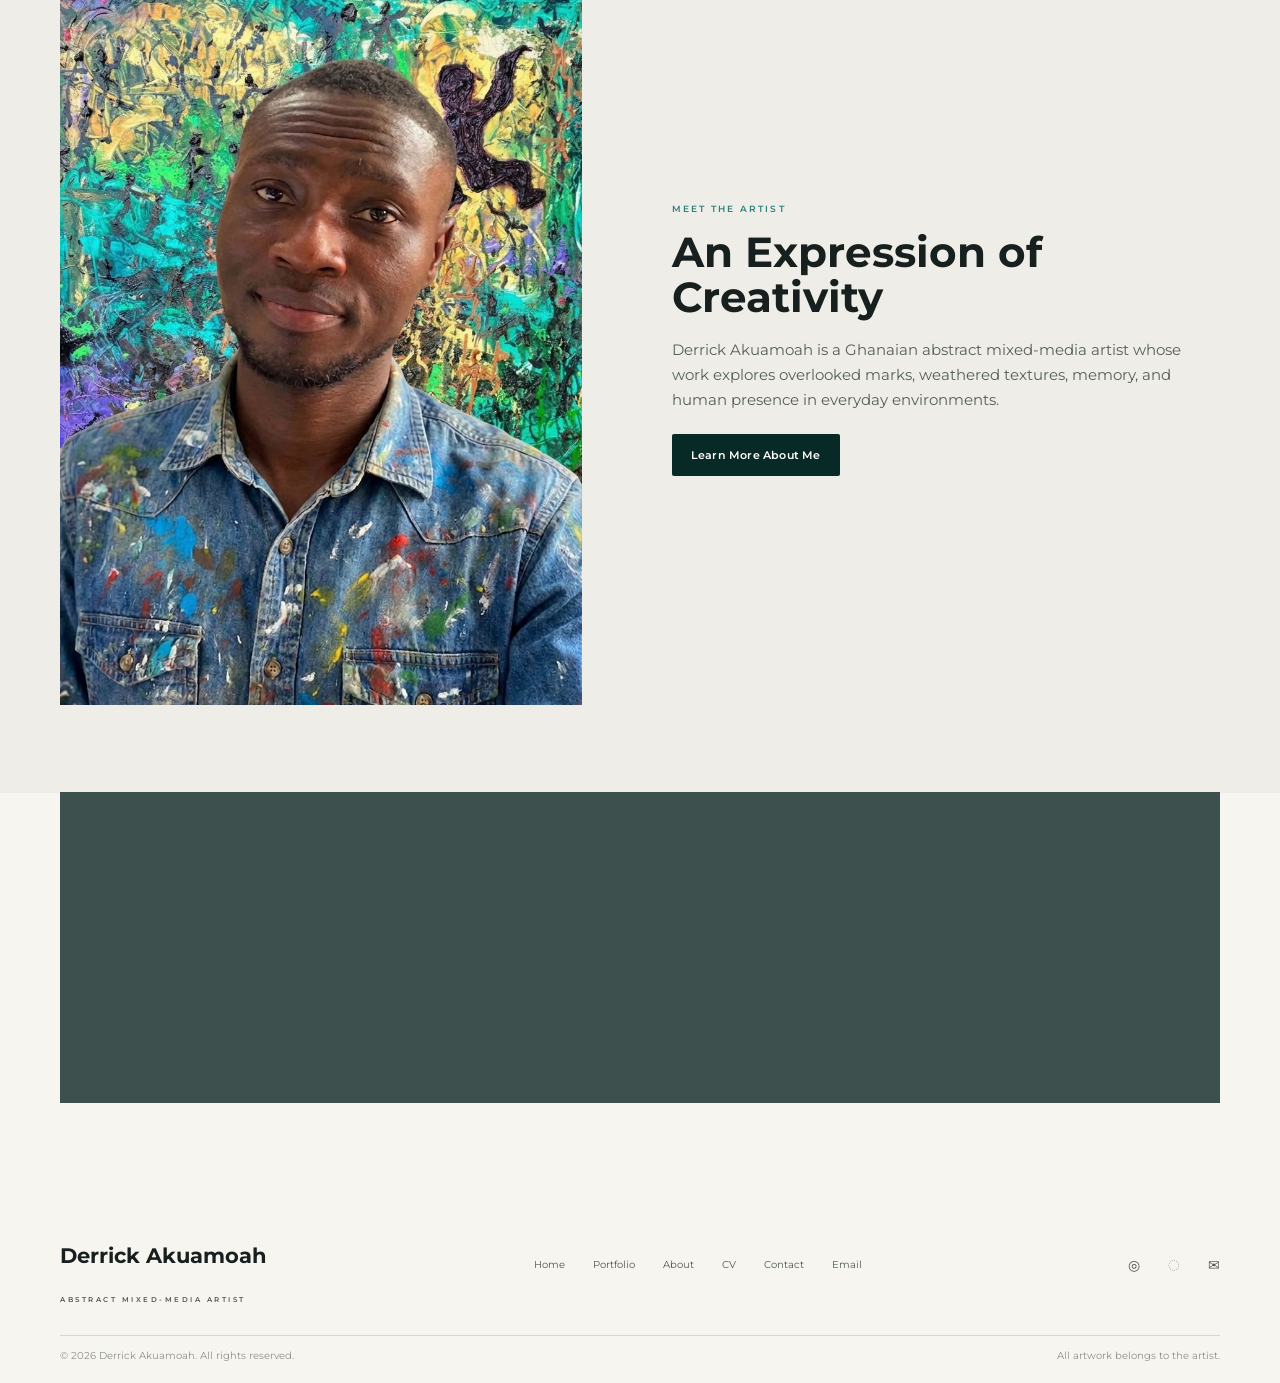
==== commit ad5b519a: "Update artist portfolio and README" ====
--- a/index.html
+++ b/index.html
@@ -5,23 +5,23 @@
     <meta name="viewport" content="width=device-width, initial-scale=1.0" />
     <meta
       name="description"
-      content="Abstract paintings by Michael Denso. Explore original abstract expression works, artist biography, and contact details for enquiries."
+      content="Discover the abstract mixed-media paintings of Derrick Akuamoah. Explore his portfolio, artistic practice, CV, and exhibitions."
     />
-    <meta property="og:title" content="Michael Denso | Abstract Artist" />
+    <meta property="og:title" content="Derrick Akuamoah | Abstract Mixed-Media Artist" />
     <meta
       property="og:description"
       content="Contemporary abstract art exploring colour, movement, texture, and expressive form."
     />
     <meta property="og:type" content="website" />
-    <title>Michael Denso | Abstract Artist</title>
+    <title>Derrick Akuamoah | Abstract Mixed-Media Artist</title>
     <link rel="stylesheet" href="css/style.css" />
   </head>
   <body data-page="home">
     <header class="site-header">
       <div class="container header-inner">
-        <a href="index.html" class="brand" aria-label="Michael Denso home page">
-          <span class="brand-name">Michael Denso</span>
-          <span class="brand-subtitle">ABSTRACT ARTIST</span>
+        <a href="index.html" class="brand" aria-label="Derrick Akuamoah home page">
+          <span class="brand-name">Derrick Akuamoah</span>
+          <span class="brand-subtitle">ABSTRACT MIXED-MEDIA ARTIST</span>
         </a>
 
         <button
@@ -40,8 +40,9 @@
           <a href="index.html" class="nav-link active">Home</a>
           <a href="portfolio.html" class="nav-link">Portfolio</a>
           <a href="about.html" class="nav-link">About</a>
+          <a href="cv.html" class="nav-link">CV</a>
           <a href="contact.html" class="nav-link">Contact</a>
-          <a href="mailto:michaeldenso@gmail.com" class="nav-email" aria-label="Email Michael Denso">✉</a>
+          <a href="mailto:34feetart@gmail.com" class="nav-email" aria-label="Email Derrick Akuamoah">✉</a>
         </nav>
       </div>
     </header>
@@ -51,16 +52,16 @@
         <div class="hero-overlay"></div>
         <div class="container hero-inner">
           <div class="hero-copy">
-            <p class="eyebrow">Abstract Expression</p>
-            <h1>Art Beyond Boundaries</h1>
-            <p class="hero-subtext">Discover the beauty of abstract expression.</p>
+            <p class="eyebrow">Abstract Mixed-Media</p>
+            <h1>Investigating the Traces of Existence</h1>
+            <p class="hero-subtext">Discover the beauty in overlooked marks.</p>
             <p class="hero-description">
-              Through colour, movement, texture, and expressive forms, my paintings explore ideas,
-              emotions, and the world around us, inviting viewers to discover their own interpretations.
+              Exploring overlooked marks, weathered surfaces, and traces of human activity through
+              layering, gesture, accumulation, and removal.
             </p>
             <div class="hero-actions">
               <a href="portfolio.html" class="btn btn-primary">Explore My Artwork</a>
-              <a href="mailto:michaeldenso@gmail.com?subject=Artwork%20Enquiry" class="btn btn-secondary">Enquire by Email</a>
+              <a href="mailto:34feetart@gmail.com?subject=Artwork%20Enquiry" class="btn btn-secondary">Enquire by Email</a>
             </div>
           </div>
         </div>
@@ -79,15 +80,14 @@
       <section class="page-section intro-section">
         <div class="container intro-layout">
           <div class="intro-image-wrap">
-            <img src="img/kk.jpeg" alt="Portrait of abstract artist Michael Denso in his studio" class="intro-image" />
+            <img src="img/9.jpeg" alt="Portrait of abstract artist Derrick Akuamoah" class="intro-image" />
           </div>
           <div class="intro-copy">
             <p class="section-kicker">MEET THE ARTIST</p> 
             <h2>An Expression of Creativity</h2>
             <p>
-              I am an abstract artist whose work explores colour, texture, movement, and form.
-              My paintings are an ongoing exploration of how visual elements can communicate ideas
-              and evoke feelings without relying on literal representation.
+              Derrick Akuamoah is a Ghanaian abstract mixed-media artist whose work explores overlooked
+              marks, weathered textures, memory, and human presence in everyday environments.
             </p>
             <a href="about.html" class="btn btn-primary">Learn More About Me</a>
           </div>
@@ -102,7 +102,7 @@
               For enquiries about artwork availability and purchasing, please contact me by email.
               Include the title of the painting in your message.
             </p>
-            <a href="mailto:michaeldenso@gmail.com?subject=Artwork%20Enquiry" class="btn btn-primary">Enquire by Email</a>
+            <a href="mailto:34feetart@gmail.com?subject=Artwork%20Enquiry" class="btn btn-primary">Enquire by Email</a>
           </div>
         </div>
       </section>
@@ -111,15 +111,16 @@
     <footer class="site-footer">
       <div class="container footer-inner">
         <div>
-          <p class="footer-name">Michael Denso</p>
-          <p class="footer-subtitle">ABSTRACT ARTIST</p>
+          <p class="footer-name">Derrick Akuamoah</p>
+          <p class="footer-subtitle">ABSTRACT MIXED-MEDIA ARTIST</p>
         </div>
         <div class="footer-links">
           <a href="index.html">Home</a>
           <a href="portfolio.html">Portfolio</a>
           <a href="about.html">About</a>
+          <a href="cv.html">CV</a>
           <a href="contact.html">Contact</a>
-          <a href="mailto:michaeldenso@gmail.com">Email</a>
+          <a href="mailto:34feetart@gmail.com">Email</a>
         </div>
         <div class="footer-social" aria-label="Social media links">
           <a href="#" aria-label="Instagram">◎</a>
@@ -128,11 +129,11 @@
         </div>
       </div>
       <div class="container footer-meta">
-        <p>© 2025 Michael Denso. All rights reserved.</p>
+        <p>© 2026 Derrick Akuamoah. All rights reserved.</p>
         <p>All artwork belongs to the artist.</p>
       </div>
     </footer>
 
-    <script src="js/main.js"></script>
+    <script src="js/main.js?v=2"></script>
   </body>
 </html>
--- a/css/style.css
+++ b/css/style.css
@@ -211,8 +211,8 @@
 	overflow: hidden;
 	color: var(--white);
 	background-color: var(--green-dark);
-	background-image: url("../img/2.jpeg");
-	background-position: center 43%;
+	background-image: url("../img/landing-page-14.jpeg");
+	background-position: center 50%;
 	background-size: cover;
 }
 
@@ -809,6 +809,57 @@
 
 .about-details p {
 	margin: 0;
+	color: var(--muted);
+	font-size: 13px;
+}
+
+.cv-grid {
+	display: grid;
+	grid-template-columns: 0.72fr 1.28fr;
+	gap: 52px;
+}
+
+.cv-profile {
+	align-self: start;
+	padding: 28px;
+	background: var(--green-dark);
+	color: var(--white);
+}
+
+.cv-profile h1 {
+	margin: 6px 0 12px;
+}
+
+.cv-profile p {
+	margin: 6px 0;
+	color: rgba(255, 255, 255, 0.82);
+}
+
+.cv-section {
+	padding: 22px 0;
+	border-top: 1px solid var(--line);
+}
+
+.cv-section:first-child {
+	padding-top: 0;
+	border-top: 0;
+}
+
+.cv-section h2 {
+	margin: 0 0 14px;
+	font-size: 22px;
+}
+
+.cv-entry {
+	margin-bottom: 14px;
+}
+
+.cv-entry strong,
+.cv-entry span {
+	display: block;
+}
+
+.cv-entry span {
 	color: var(--muted);
 	font-size: 13px;
 }
@@ -1079,7 +1130,8 @@
 	.intro-layout,
 	.about-grid,
 	.contact-wrap,
-	.artwork-layout {
+	.artwork-layout,
+	.cv-grid {
 		grid-template-columns: 1fr;
 	}
 
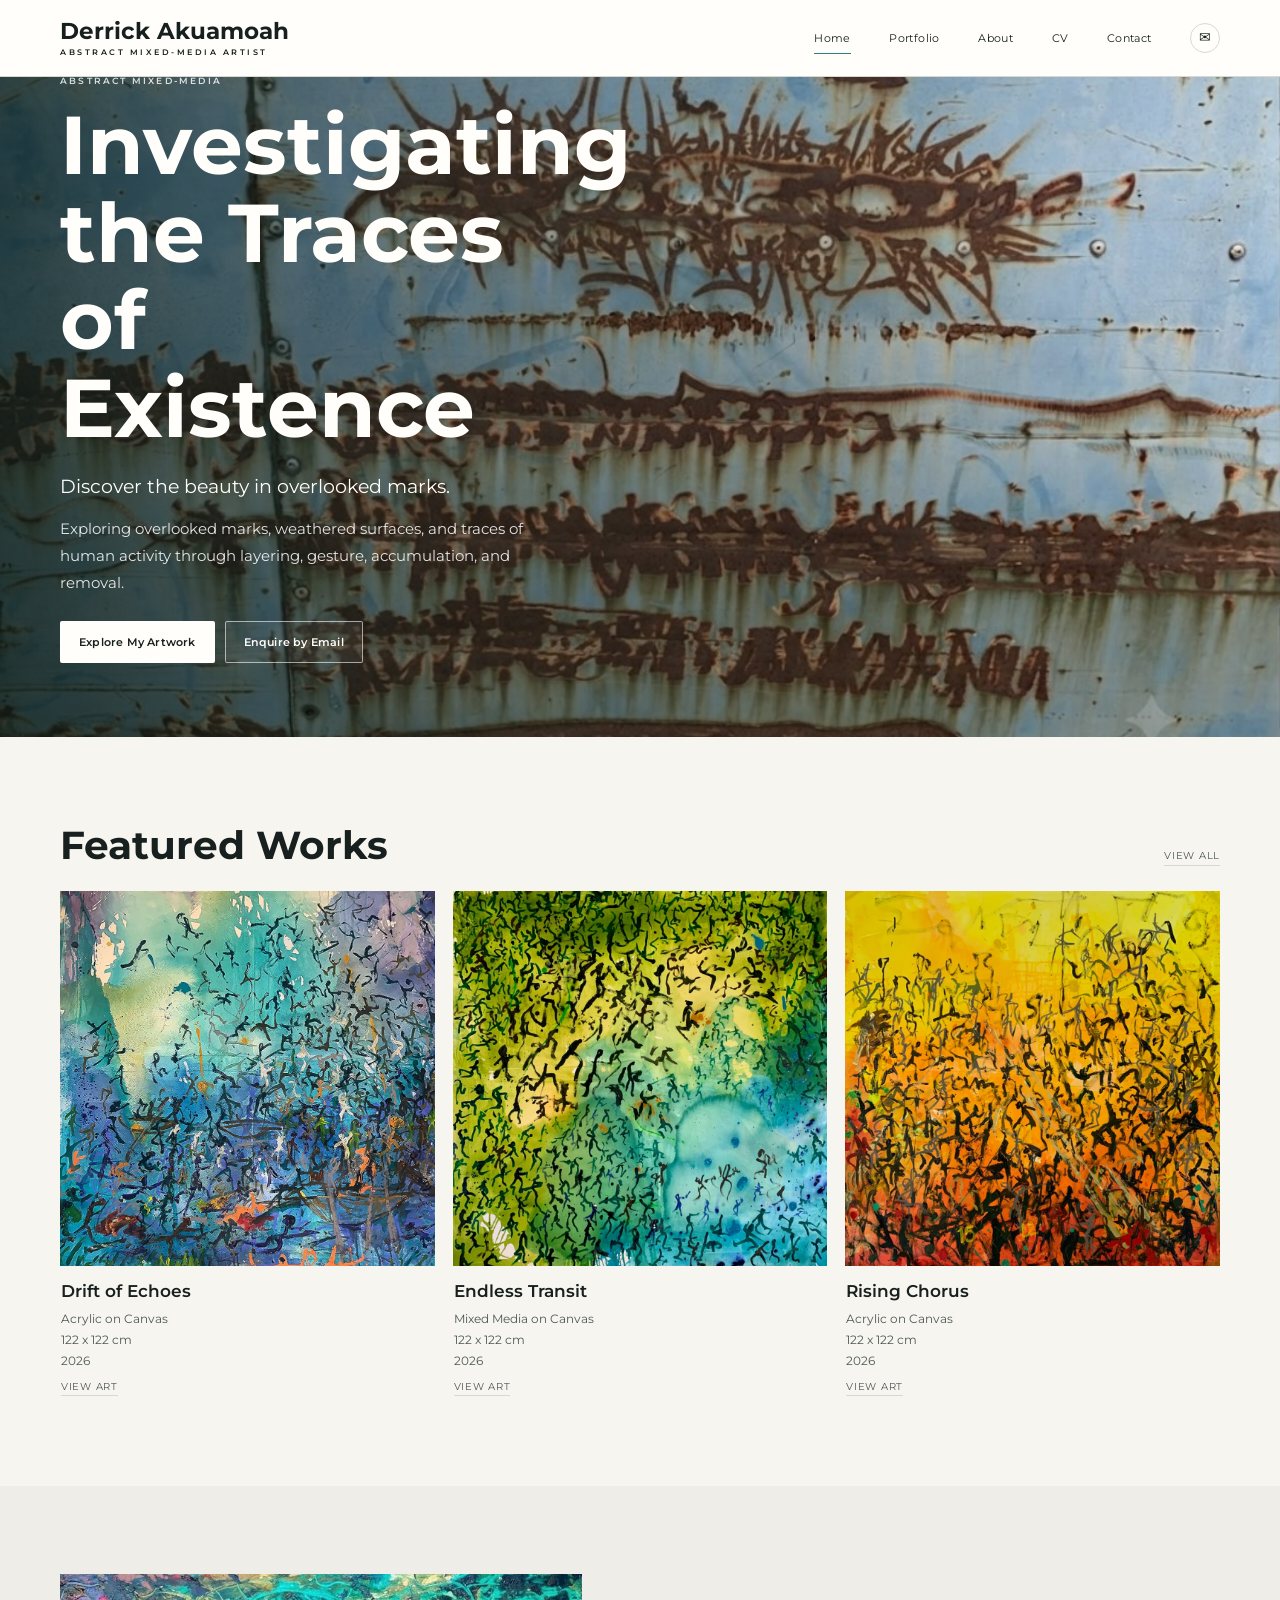
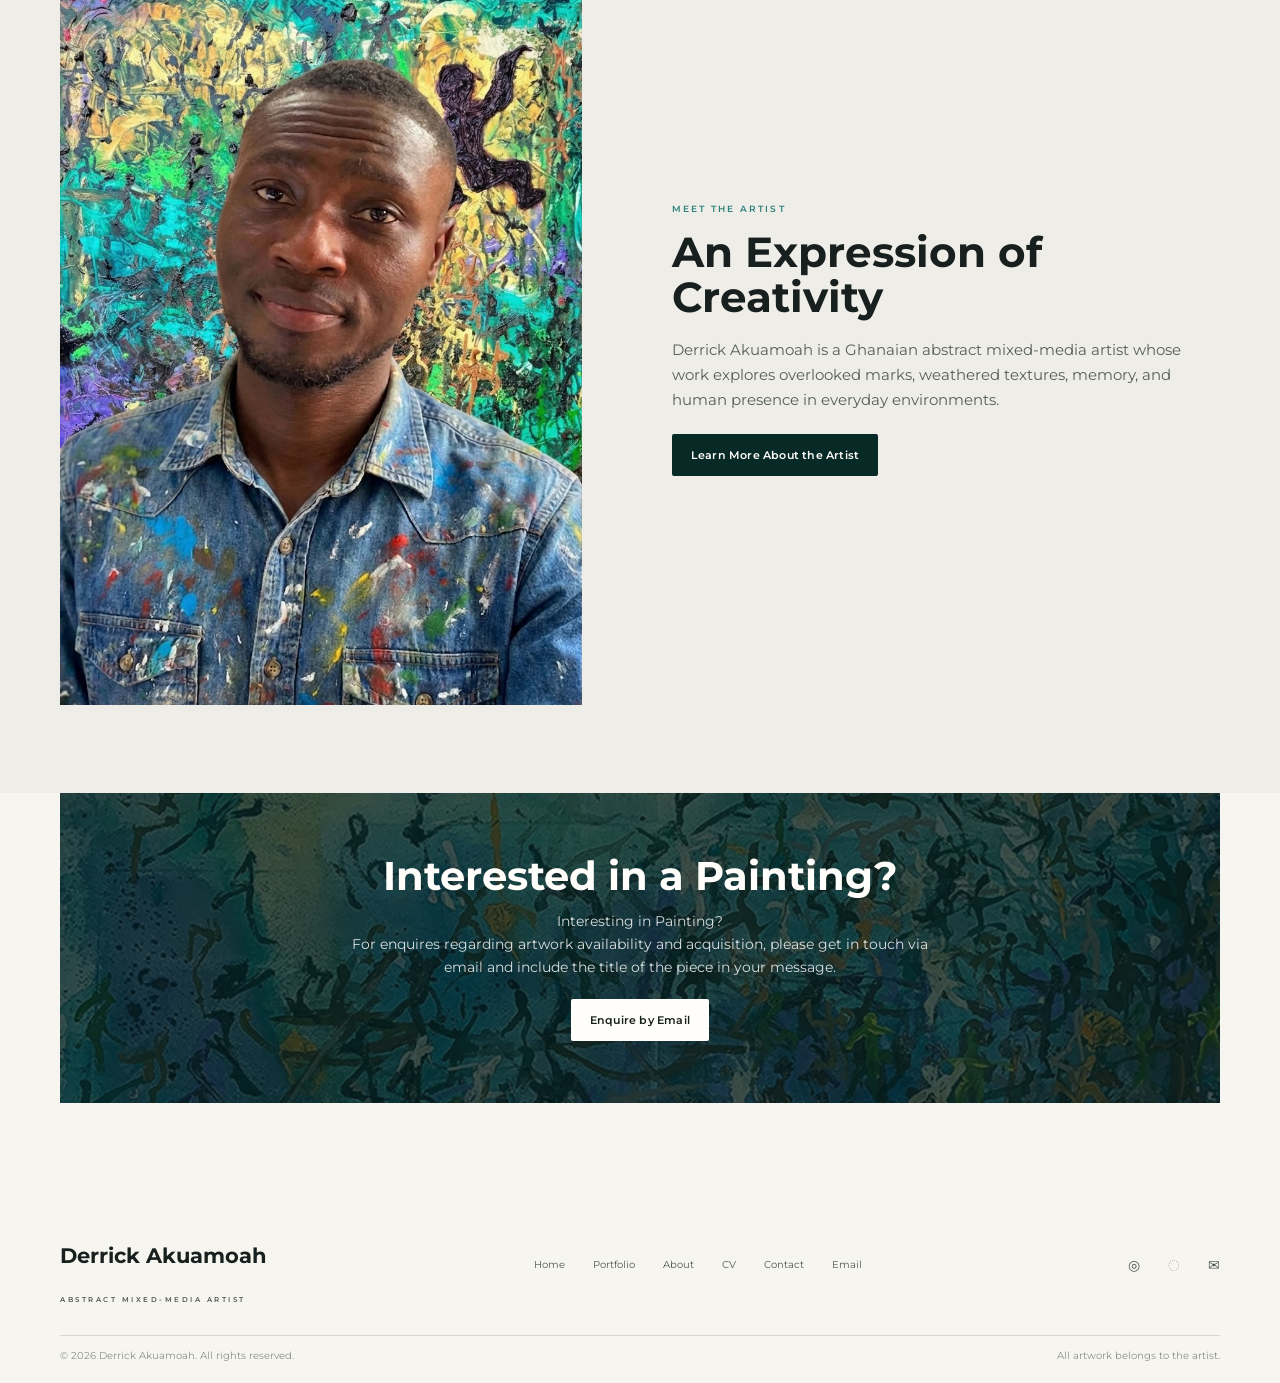
==== commit 03b695d9: "Update portfolio pages and content Co-authored-by: Copilot <223556219+Copilot@users.noreply.github.c" ====
--- a/index.html
+++ b/index.html
@@ -1,6 +1,7 @@
 <!DOCTYPE html>
 <html lang="en">
   <head>
+    <!-- Document metadata, social preview text, and shared site stylesheet. -->
     <meta charset="UTF-8" />
     <meta name="viewport" content="width=device-width, initial-scale=1.0" />
     <meta
@@ -17,6 +18,7 @@
     <link rel="stylesheet" href="css/style.css" />
   </head>
   <body data-page="home">
+    <!-- Brand identity and primary links remain available at the top of every page. -->
     <header class="site-header">
       <div class="container header-inner">
         <a href="index.html" class="brand" aria-label="Derrick Akuamoah home page">
@@ -42,12 +44,13 @@
           <a href="about.html" class="nav-link">About</a>
           <a href="cv.html" class="nav-link">CV</a>
           <a href="contact.html" class="nav-link">Contact</a>
-          <a href="mailto:34feetart@gmail.com" class="nav-email" aria-label="Email Derrick Akuamoah">✉</a>
+          <a href="mailto:d.akuamoah2018@gmail.com" class="nav-email" aria-label="Email Derrick Akuamoah">✉</a>
         </nav>
       </div>
     </header>
 
     <main>
+      <!-- Introductory artwork and calls to action establish the artist's practice. -->
       <section class="hero">
         <div class="hero-overlay"></div>
         <div class="container hero-inner">
@@ -61,12 +64,13 @@
             </p>
             <div class="hero-actions">
               <a href="portfolio.html" class="btn btn-primary">Explore My Artwork</a>
-              <a href="mailto:34feetart@gmail.com?subject=Artwork%20Enquiry" class="btn btn-secondary">Enquire by Email</a>
+              <a href="mailto:d.akuamoah2018@gmail.com?subject=Artwork%20Enquiry" class="btn btn-secondary">Enquire by Email</a>
             </div>
           </div>
         </div>
       </section>
 
+      <!-- JavaScript fills this area with the first three records in the artwork collection. -->
       <section class="page-section">
         <div class="container">
           <div class="section-head">
@@ -77,6 +81,7 @@
         </div>
       </section>
 
+      <!-- A short artist introduction links visitors to the full biography. -->
       <section class="page-section intro-section">
         <div class="container intro-layout">
           <div class="intro-image-wrap">
@@ -89,25 +94,27 @@
               Derrick Akuamoah is a Ghanaian abstract mixed-media artist whose work explores overlooked
               marks, weathered textures, memory, and human presence in everyday environments.
             </p>
-            <a href="about.html" class="btn btn-primary">Learn More About Me</a>
+            <a href="about.html" class="btn btn-primary">Learn More About the Artist</a>
           </div>
         </div>
       </section>
 
+      <!-- Direct enquiry callout makes artwork purchasing information easy to find. -->
       <section class="page-section cta-section">
         <div class="container cta-panel">
           <div class="cta-copy">
             <h2>Interested in a Painting?</h2>
             <p>
-              For enquiries about artwork availability and purchasing, please contact me by email.
-              Include the title of the painting in your message.
+              Interesting in Painting?<br>
+              For enquires regarding artwork availability and acquisition, please get in touch via email and include the title of the piece in your message.
             </p>
-            <a href="mailto:34feetart@gmail.com?subject=Artwork%20Enquiry" class="btn btn-primary">Enquire by Email</a>
+            <a href="mailto:d.akuamoah2018@gmail.com?subject=Artwork%20Enquiry" class="btn btn-primary">Enquire by Email</a>
           </div>
         </div>
       </section>
     </main>
 
+    <!-- Shared footer provides secondary navigation, social links, and ownership details. -->
     <footer class="site-footer">
       <div class="container footer-inner">
         <div>
@@ -120,7 +127,7 @@
           <a href="about.html">About</a>
           <a href="cv.html">CV</a>
           <a href="contact.html">Contact</a>
-          <a href="mailto:34feetart@gmail.com">Email</a>
+          <a href="mailto:d.akuamoah2018@gmail.com">Email</a>
         </div>
         <div class="footer-social" aria-label="Social media links">
           <a href="#" aria-label="Instagram">◎</a>
@@ -134,6 +141,7 @@
       </div>
     </footer>
 
+    <!-- Shared scripts render page-specific artwork and initialize interactive controls. -->
     <script src="js/main.js?v=2"></script>
   </body>
-</html>
+</html>
--- a/css/style.css
+++ b/css/style.css
@@ -1,5 +1,6 @@
 @import url("https://fonts.googleapis.com/css2?family=Montserrat:wght@300;400;500;600;700&display=swap");
 
+/* Shared design tokens keep colors, typography, spacing, and transitions consistent. */
 :root {
 	--paper: #f7f5f0;
 	--paper-deep: #eeeae2;
@@ -16,6 +17,7 @@
 	--ease: 260ms ease;
 }
 
+/* Apply predictable sizing and baseline typography across every page. */
 *,
 *::before,
 *::after {
@@ -62,34 +64,35 @@
 	display: none !important;
 }
 
+/* The inner header aligns the artist identity with desktop and mobile navigation. */
 .site-header {
 	position: relative;
 	z-index: 20;
-	background: var(--paper);
+	background: var(--white);
 	border-bottom: 1px solid rgba(23, 32, 30, 0.09);
 }
 
 body[data-page="home"] .site-header {
 	position: absolute;
 	inset: 0 0 auto;
-	border-bottom: 0;
-	color: var(--white);
-	background: transparent;
+	border-bottom: 1px solid var(--line);
+	color: var(--ink);
+	background: var(--white);
 }
 
 body[data-page="home"] .brand-subtitle,
 body[data-page="home"] .nav-link,
 body[data-page="home"] .nav-email {
-	color: var(--white);
+	color: var(--ink);
 }
 
 body[data-page="home"] .nav-email,
 body[data-page="home"] .nav-toggle {
-	border-color: rgba(255, 255, 255, 0.45);
+	border-color: var(--line);
 }
 
 body[data-page="home"] .nav-toggle span {
-	background: var(--white);
+	background: var(--ink);
 }
 
 .header-inner {
@@ -203,6 +206,7 @@
 	transform: translateY(-6px) rotate(-45deg);
 }
 
+/* The landing hero uses layered imagery and gradients to keep its copy readable. */
 .hero {
 	position: relative;
 	min-height: min(650px, 72vw);
@@ -339,6 +343,7 @@
 	background: var(--white);
 }
 
+/* Shared section spacing and artwork cards are used on the home and portfolio pages. */
 .page-section {
 	padding-block: clamp(52px, 7vw, 88px);
 }
@@ -441,6 +446,7 @@
 	margin-top: 8px;
 }
 
+/* Artist introduction and enquiry panel create two distinct calls to action. */
 .intro-section {
 	background: #efede7;
 }
@@ -529,6 +535,7 @@
 	font-size: 14px;
 }
 
+/* Footer links and metadata form the shared site-wide closing navigation. */
 .site-footer {
 	padding-top: 27px;
 	background: var(--paper);
@@ -592,6 +599,7 @@
 	min-height: 60vh;
 }
 
+/* Portfolio and artwork detail layouts build on the shared section spacing. */
 .portfolio-section,
 .artwork-section,
 .about-section,
@@ -633,6 +641,29 @@
 	background: var(--green-dark);
 }
 
+.texture-studies-intro {
+	max-width: 760px;
+	margin-bottom: 28px;
+	padding: 18px 20px;
+	border-left: 2px solid var(--teal);
+	background: var(--white);
+}
+
+.texture-studies-intro h2 {
+	margin: 0;
+	font-family: var(--serif);
+	font-size: 20px;
+	font-weight: 600;
+	line-height: 1.3;
+}
+
+.texture-studies-intro p {
+	margin: 8px 0 0;
+	color: var(--muted);
+	font-size: 13px;
+	line-height: 1.75;
+}
+
 .gallery-grid {
 	display: grid;
 	grid-template-columns: repeat(4, minmax(0, 1fr));
@@ -665,11 +696,79 @@
 	gap: clamp(32px, 6vw, 76px);
 }
 
+.artwork-image-viewport {
+	display: grid;
+	min-height: 300px;
+	max-height: 78vh;
+	place-items: center;
+	overflow: auto;
+	background: var(--paper-deep);
+}
+
 .artwork-main-image {
 	width: 100%;
 	max-height: 78vh;
 	object-fit: contain;
-	background: var(--paper-deep);
+	transform: scale(1);
+	transform-origin: center;
+	transition: transform 220ms ease;
+	will-change: transform;
+}
+
+.artwork-main-image.is-zoomed {
+	cursor: zoom-out;
+}
+
+.artwork-zoom-controls {
+	display: flex;
+	align-items: center;
+	gap: 10px;
+	margin-top: 12px;
+}
+
+.zoom-button,
+.zoom-reset {
+	min-width: 42px;
+	min-height: 42px;
+	padding: 8px 12px;
+	border: 1px solid var(--line);
+	border-radius: 2px;
+	color: var(--ink);
+	background: var(--white);
+	cursor: pointer;
+	font-size: 16px;
+	transition: background-color var(--ease), border-color var(--ease), color var(--ease);
+	touch-action: manipulation;
+}
+
+.zoom-reset {
+	font-size: 11px;
+}
+
+.zoom-button:hover:not(:disabled),
+.zoom-reset:hover {
+	border-color: var(--green-dark);
+	color: var(--white);
+	background: var(--green-dark);
+}
+
+.zoom-button:disabled {
+	color: #8b908c;
+	cursor: not-allowed;
+}
+
+.zoom-level {
+	min-width: 52px;
+	color: var(--muted);
+	font-size: 12px;
+	text-align: center;
+	font-variant-numeric: tabular-nums;
+}
+
+.zoom-hint {
+	margin: 8px 0 0;
+	color: var(--muted);
+	font-size: 11px;
 }
 
 .artwork-details {
@@ -766,6 +865,7 @@
 	color: var(--muted);
 }
 
+/* Biography and CV layouts arrange longer-form artist information. */
 .about-grid {
 	display: grid;
 	grid-template-columns: minmax(250px, 0.75fr) minmax(0, 1.25fr);
@@ -864,6 +964,7 @@
 	font-size: 13px;
 }
 
+/* Biography calls to action stay grouped and wrap when the available width is narrow. */
 .about-actions {
 	display: flex;
 	flex-wrap: wrap;
@@ -871,6 +972,7 @@
 	margin-top: 25px;
 }
 
+/* Contact page pairs direct contact details with an accessible enquiry form. */
 .contact-wrap {
 	display: grid;
 	grid-template-columns: minmax(220px, 0.8fr) minmax(0, 1.2fr);
@@ -901,6 +1003,7 @@
 	font-size: 17px;
 }
 
+/* Form labels, inputs, and inline feedback make validation state easy to scan. */
 .contact-form {
 	padding: 0;
 }
@@ -968,6 +1071,7 @@
 	outline-offset: 3px;
 }
 
+/* Motion is intentionally brief and is disabled for visitors who request less motion. */
 @keyframes rise-in {
 	from {
 		opacity: 0;
@@ -979,6 +1083,7 @@
 	}
 }
 
+/* Tablet adjustments create more room for content as the viewport narrows. */
 @media (max-width: 900px) {
 	.container {
 		width: min(var(--content), calc(100% - 42px));
@@ -1004,6 +1109,7 @@
 	}
 }
 
+/* Mobile layout stacks content and exposes the collapsible navigation menu. */
 @media (max-width: 680px) {
 	.container {
 		width: calc(100% - 36px);
@@ -1191,6 +1297,11 @@
 		max-height: none;
 	}
 
+	.artwork-image-viewport {
+		min-height: 240px;
+		max-height: 70vh;
+	}
+
 	.related-grid {
 		gap: 8px;
 	}
@@ -1209,6 +1320,7 @@
 	}
 }
 
+/* Very narrow screens use single-column artwork cards and compact page gutters. */
 @media (max-width: 390px) {
 	.container {
 		width: calc(100% - 28px);
@@ -1234,6 +1346,7 @@
 	}
 }
 
+/* Respect the operating system accessibility preference to reduce animation. */
 @media (prefers-reduced-motion: reduce) {
 	html {
 		scroll-behavior: auto;
@@ -1247,4 +1360,4 @@
 		scroll-behavior: auto !important;
 		transition-duration: 0.01ms !important;
 	}
-}
+}
